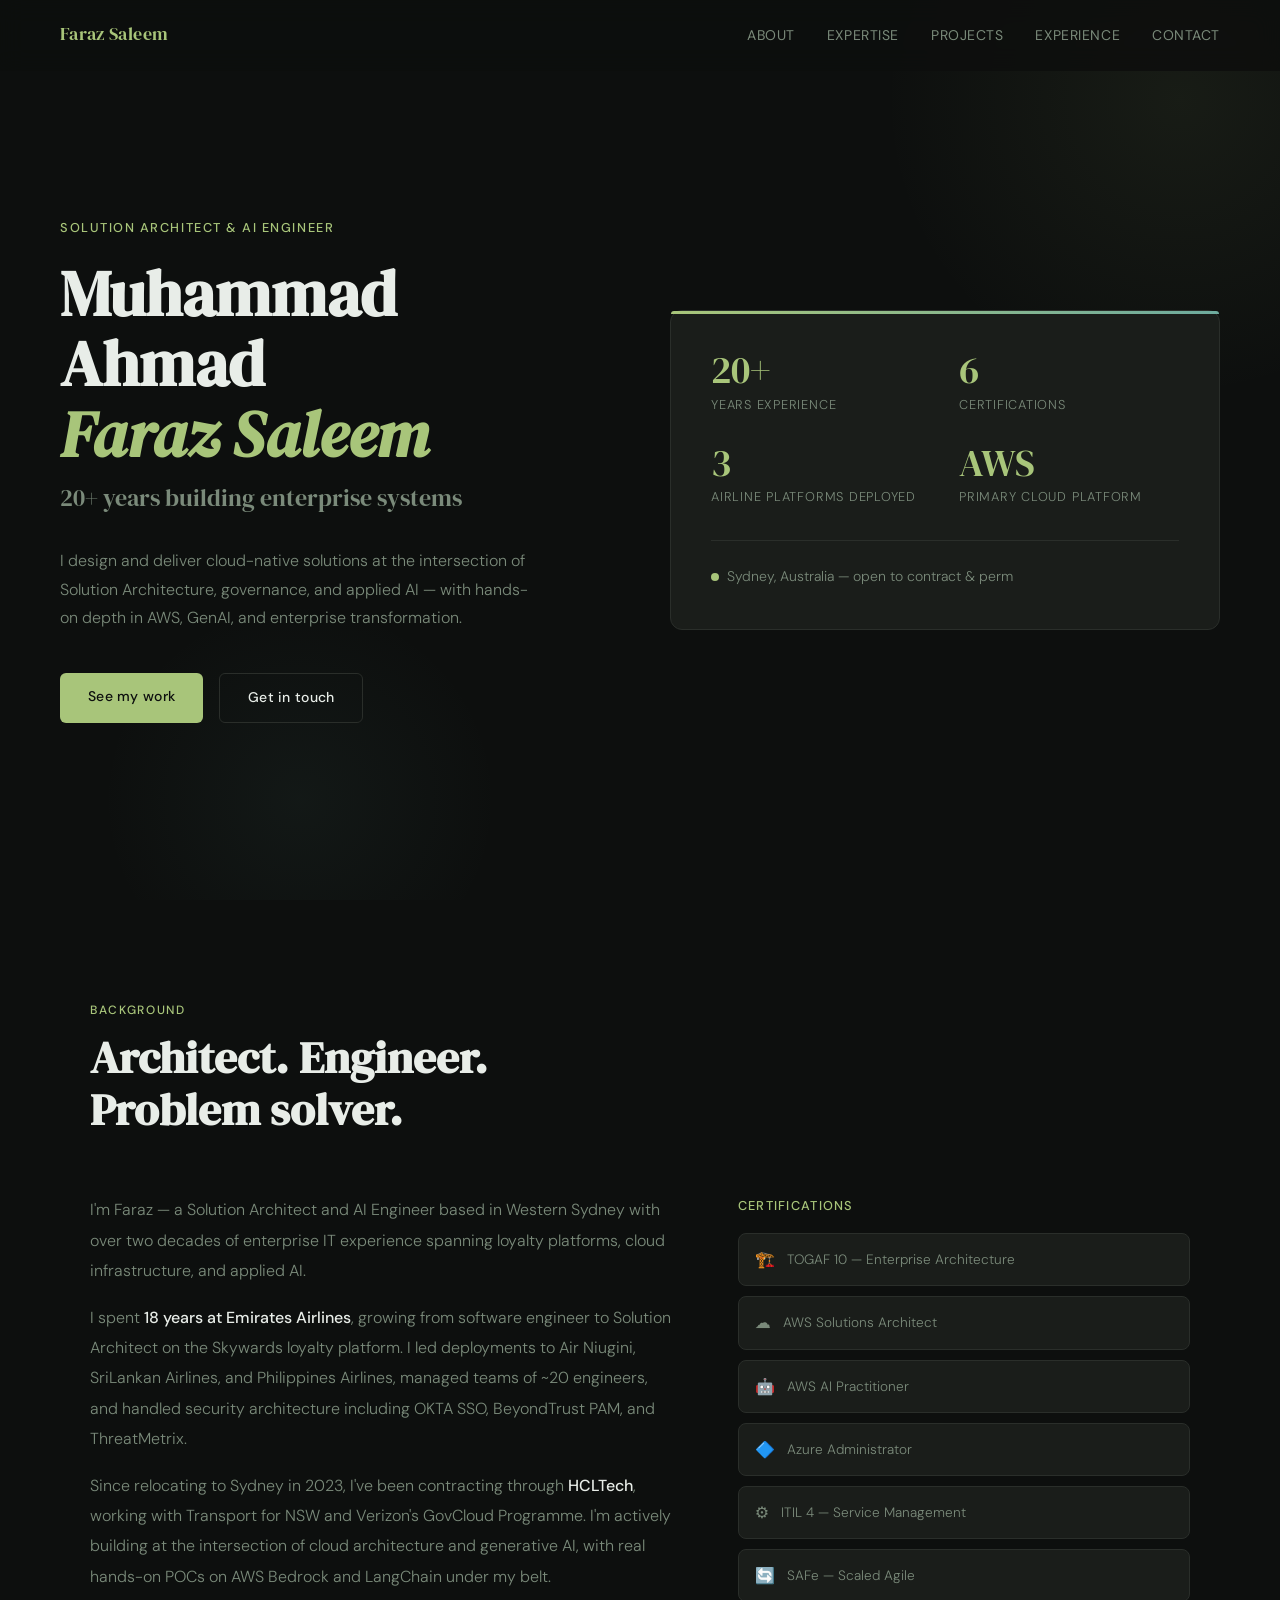
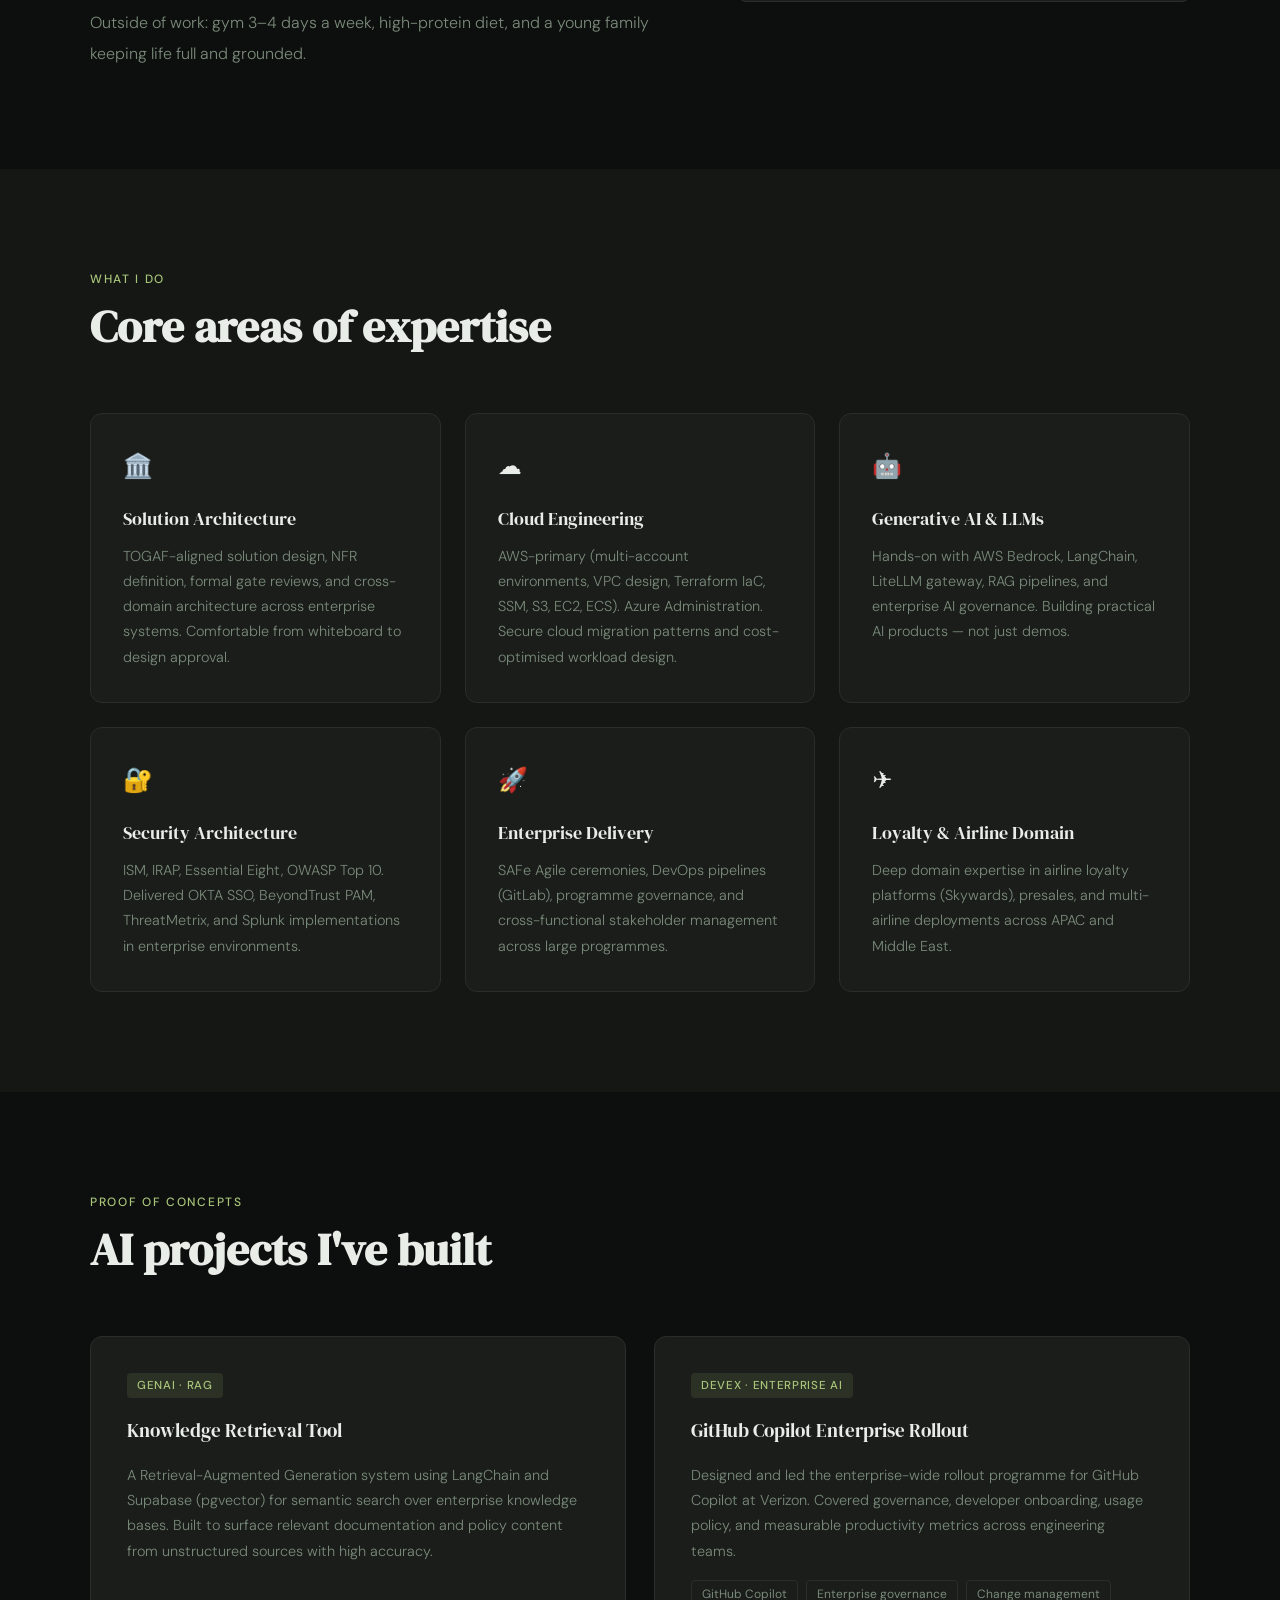
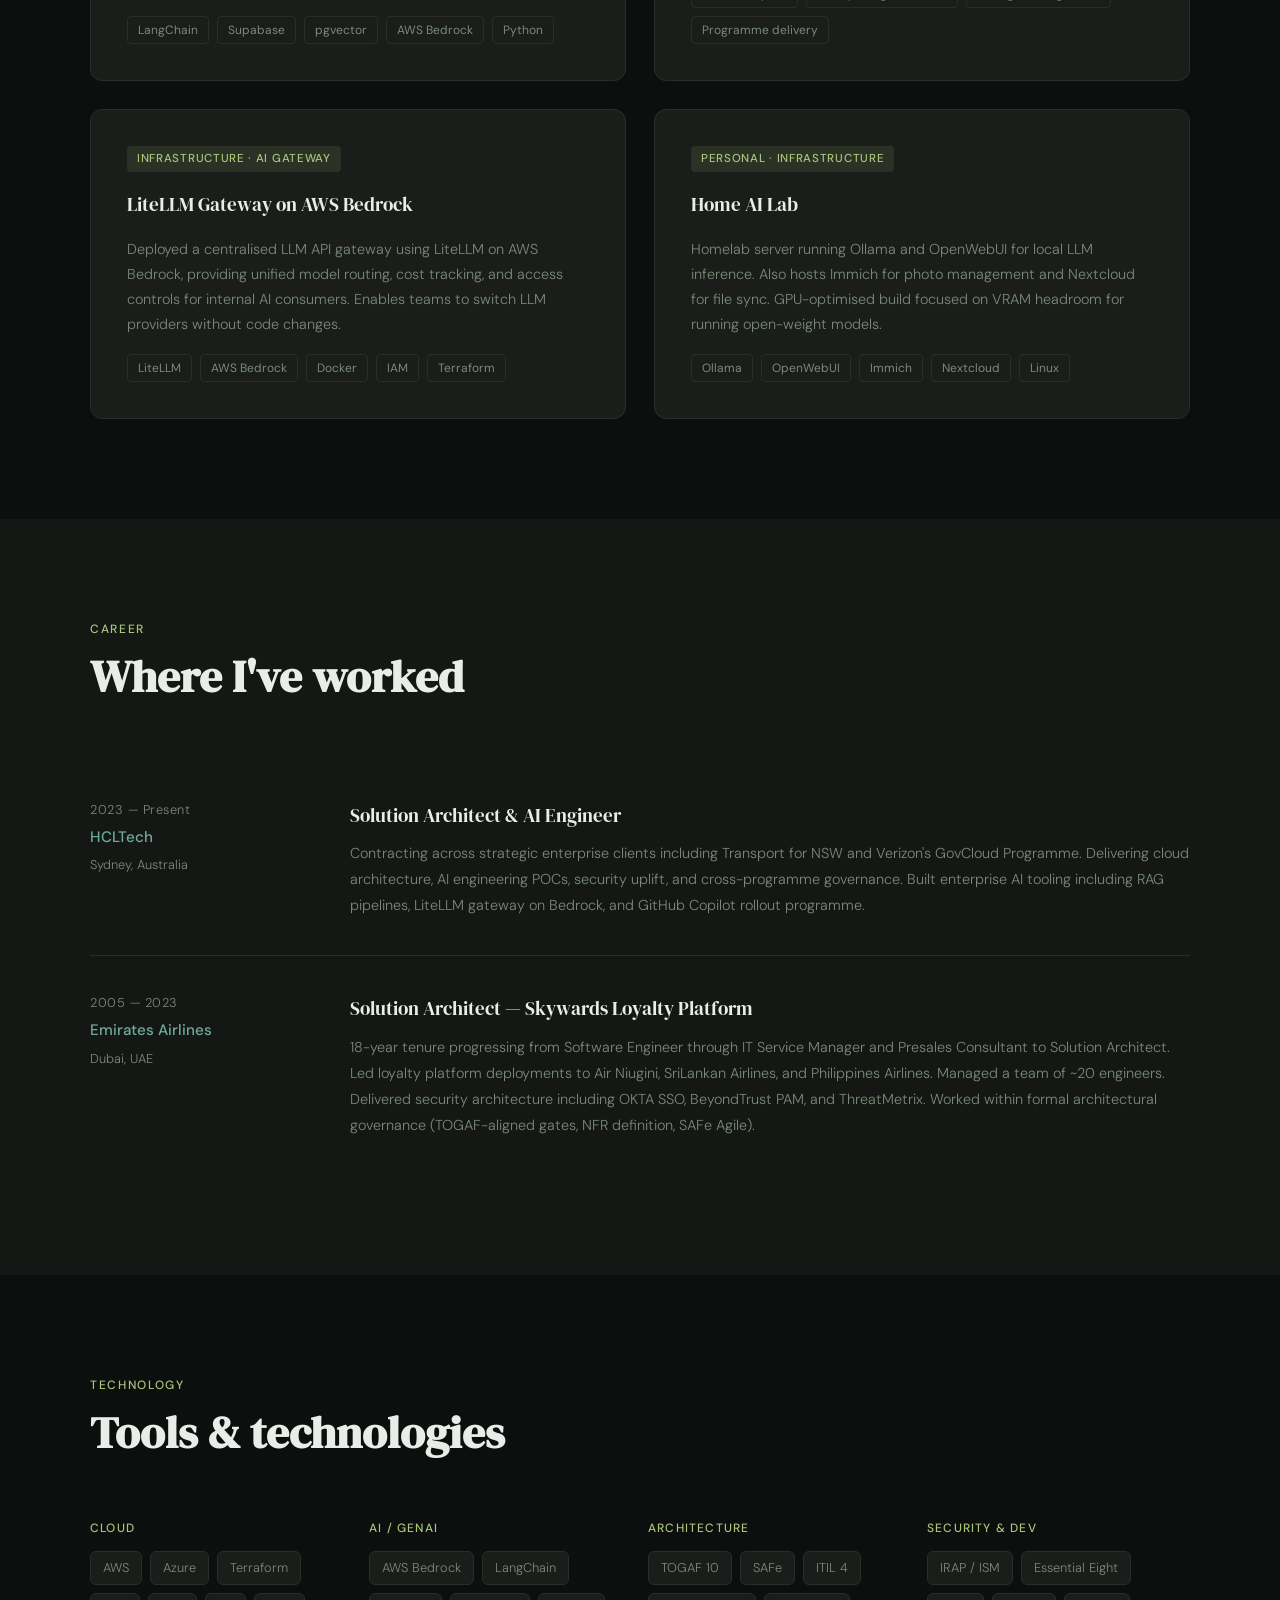
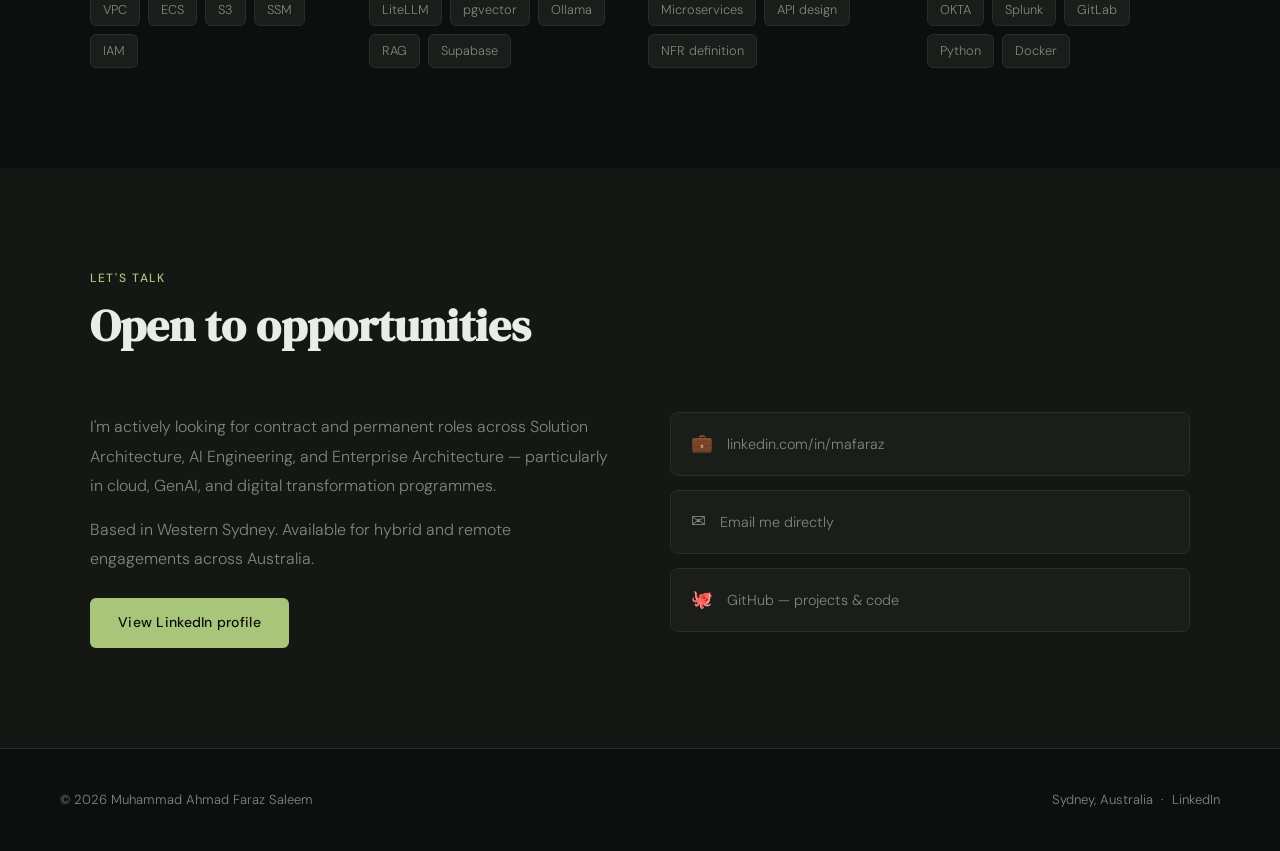
==== index.html @ b1efa99b "Initial personal branding site Co-Authored-By: Claude Sonnet 4.6 <noreply@anthropic.com>" ====
<!DOCTYPE html>
<html lang="en">
<head>
<meta charset="UTF-8">
<meta name="viewport" content="width=device-width, initial-scale=1.0">
<title>Faraz Saleem — Solution Architect & AI Engineer</title>
<link rel="preconnect" href="https://fonts.googleapis.com">
<link rel="preconnect" href="https://fonts.gstatic.com" crossorigin>
<link href="https://fonts.googleapis.com/css2?family=DM+Serif+Display:ital@0;1&family=DM+Sans:wght@300;400;500&display=swap" rel="stylesheet">
<style>
  *, *::before, *::after { box-sizing: border-box; margin: 0; padding: 0; }

  :root {
    --bg:       #0d0f0e;
    --bg2:      #141714;
    --surface:  #1a1d1a;
    --border:   #2a2e2a;
    --text:     #e8ede8;
    --muted:    #7a8a7a;
    --accent:   #a8c57a;
    --accent2:  #6eab9e;
    --warm:     #c9a96e;
    --radius:   12px;
    --serif:    'DM Serif Display', Georgia, serif;
    --sans:     'DM Sans', system-ui, sans-serif;
  }

  html { scroll-behavior: smooth; }

  body {
    background: var(--bg);
    color: var(--text);
    font-family: var(--sans);
    font-size: 16px;
    line-height: 1.7;
    font-weight: 300;
  }

  /* ── NAV ── */
  nav {
    position: fixed; top: 0; left: 0; right: 0; z-index: 100;
    display: flex; justify-content: space-between; align-items: center;
    padding: 20px 60px;
    background: rgba(13,15,14,0.85);
    backdrop-filter: blur(12px);
    border-bottom: 1px solid transparent;
    transition: border-color 0.3s;
  }
  nav.scrolled { border-color: var(--border); }
  .nav-logo {
    font-family: var(--serif);
    font-size: 1.1rem;
    letter-spacing: 0.02em;
    color: var(--accent);
    text-decoration: none;
  }
  .nav-links { display: flex; gap: 32px; list-style: none; }
  .nav-links a {
    color: var(--muted);
    text-decoration: none;
    font-size: 0.875rem;
    font-weight: 400;
    letter-spacing: 0.04em;
    text-transform: uppercase;
    transition: color 0.2s;
  }
  .nav-links a:hover { color: var(--text); }

  /* ── HERO ── */
  .hero {
    min-height: 100vh;
    display: grid;
    grid-template-columns: 1fr 1fr;
    align-items: center;
    padding: 120px 60px 80px;
    gap: 60px;
    position: relative;
    overflow: hidden;
  }
  .hero::before {
    content: '';
    position: absolute;
    top: -200px; right: -200px;
    width: 600px; height: 600px;
    background: radial-gradient(circle, rgba(168,197,122,0.07) 0%, transparent 70%);
    pointer-events: none;
  }
  .hero::after {
    content: '';
    position: absolute;
    bottom: -100px; left: 100px;
    width: 400px; height: 400px;
    background: radial-gradient(circle, rgba(110,171,158,0.06) 0%, transparent 70%);
    pointer-events: none;
  }

  .hero-text { position: relative; z-index: 1; }
  .hero-eyebrow {
    font-size: 0.8rem;
    letter-spacing: 0.12em;
    text-transform: uppercase;
    color: var(--accent);
    font-weight: 500;
    margin-bottom: 20px;
    opacity: 0;
    animation: fadeUp 0.6s ease forwards 0.1s;
  }
  .hero-name {
    font-family: var(--serif);
    font-size: clamp(2.8rem, 5vw, 4.2rem);
    line-height: 1.1;
    color: var(--text);
    margin-bottom: 8px;
    opacity: 0;
    animation: fadeUp 0.6s ease forwards 0.2s;
  }
  .hero-name em {
    font-style: italic;
    color: var(--accent);
  }
  .hero-title {
    font-family: var(--serif);
    font-size: clamp(1.1rem, 2vw, 1.5rem);
    color: var(--muted);
    font-weight: 400;
    margin-bottom: 28px;
    opacity: 0;
    animation: fadeUp 0.6s ease forwards 0.3s;
  }
  .hero-desc {
    color: var(--muted);
    font-size: 1rem;
    max-width: 480px;
    line-height: 1.8;
    margin-bottom: 40px;
    opacity: 0;
    animation: fadeUp 0.6s ease forwards 0.4s;
  }
  .hero-ctas {
    display: flex; gap: 16px; flex-wrap: wrap;
    opacity: 0;
    animation: fadeUp 0.6s ease forwards 0.5s;
  }
  .btn {
    display: inline-block;
    padding: 12px 28px;
    border-radius: 6px;
    font-family: var(--sans);
    font-size: 0.875rem;
    font-weight: 500;
    text-decoration: none;
    letter-spacing: 0.02em;
    transition: all 0.2s;
    cursor: pointer;
  }
  .btn-primary {
    background: var(--accent);
    color: #0d0f0e;
  }
  .btn-primary:hover { background: #bdd98e; transform: translateY(-1px); }
  .btn-outline {
    border: 1px solid var(--border);
    color: var(--text);
    background: transparent;
  }
  .btn-outline:hover { border-color: var(--accent); color: var(--accent); transform: translateY(-1px); }

  /* Hero right — stats card */
  .hero-card {
    background: var(--surface);
    border: 1px solid var(--border);
    border-radius: var(--radius);
    padding: 40px;
    position: relative;
    z-index: 1;
    opacity: 0;
    animation: fadeUp 0.7s ease forwards 0.5s;
  }
  .hero-card::before {
    content: '';
    position: absolute; top: 0; left: 0; right: 0;
    height: 3px;
    background: linear-gradient(90deg, var(--accent), var(--accent2));
    border-radius: var(--radius) var(--radius) 0 0;
  }
  .stats-grid {
    display: grid; grid-template-columns: 1fr 1fr; gap: 28px;
    margin-bottom: 32px;
  }
  .stat-item {}
  .stat-num {
    font-family: var(--serif);
    font-size: 2.4rem;
    color: var(--accent);
    line-height: 1;
    margin-bottom: 4px;
  }
  .stat-label { font-size: 0.8rem; color: var(--muted); text-transform: uppercase; letter-spacing: 0.06em; }
  .location-badge {
    display: flex; align-items: center; gap: 8px;
    color: var(--muted); font-size: 0.875rem;
    padding-top: 24px;
    border-top: 1px solid var(--border);
  }
  .dot { width: 8px; height: 8px; border-radius: 50%; background: var(--accent); flex-shrink: 0; animation: pulse 2s ease-in-out infinite; }

  @keyframes pulse { 0%,100%{ opacity:1; transform:scale(1); } 50%{ opacity:0.5; transform:scale(0.85); } }
  @keyframes fadeUp { from{ opacity:0; transform:translateY(18px); } to{ opacity:1; transform:translateY(0); } }

  /* ── SECTIONS ── */
  section { padding: 100px 60px; }
  .section-inner { max-width: 1100px; margin: 0 auto; }
  .section-label {
    font-size: 0.75rem;
    letter-spacing: 0.14em;
    text-transform: uppercase;
    color: var(--accent);
    font-weight: 500;
    margin-bottom: 12px;
  }
  .section-heading {
    font-family: var(--serif);
    font-size: clamp(2rem, 3.5vw, 2.8rem);
    color: var(--text);
    margin-bottom: 60px;
    line-height: 1.15;
  }

  /* ── ABOUT ── */
  .about-grid {
    display: grid;
    grid-template-columns: 1.3fr 1fr;
    gap: 60px;
    align-items: start;
  }
  .about-body { color: var(--muted); line-height: 1.9; }
  .about-body p + p { margin-top: 16px; }
  .about-body strong { color: var(--text); font-weight: 500; }
  .certs-list { display: flex; flex-direction: column; gap: 10px; }
  .cert-item {
    display: flex; align-items: center; gap: 12px;
    background: var(--surface);
    border: 1px solid var(--border);
    border-radius: 8px;
    padding: 12px 16px;
    font-size: 0.85rem;
    color: var(--muted);
    transition: border-color 0.2s;
  }
  .cert-item:hover { border-color: var(--accent2); }
  .cert-icon { font-size: 1rem; flex-shrink: 0; }

  /* ── EXPERTISE ── */
  #expertise { background: var(--bg2); }
  .expertise-grid { display: grid; grid-template-columns: repeat(3, 1fr); gap: 24px; }
  .expertise-card {
    background: var(--surface);
    border: 1px solid var(--border);
    border-radius: var(--radius);
    padding: 32px;
    transition: border-color 0.25s, transform 0.25s;
  }
  .expertise-card:hover { border-color: var(--accent2); transform: translateY(-3px); }
  .expertise-icon {
    font-size: 1.5rem;
    margin-bottom: 16px;
  }
  .expertise-title {
    font-family: var(--serif);
    font-size: 1.15rem;
    color: var(--text);
    margin-bottom: 10px;
  }
  .expertise-desc { font-size: 0.9rem; color: var(--muted); line-height: 1.75; }

  /* ── PROJECTS ── */
  .projects-grid { display: grid; grid-template-columns: repeat(2, 1fr); gap: 28px; }
  .project-card {
    background: var(--surface);
    border: 1px solid var(--border);
    border-radius: var(--radius);
    padding: 36px;
    display: flex; flex-direction: column; gap: 16px;
    transition: border-color 0.25s, transform 0.25s;
    position: relative; overflow: hidden;
  }
  .project-card::after {
    content: '';
    position: absolute; top: 0; left: 0; right: 0;
    height: 2px;
    background: linear-gradient(90deg, var(--accent), var(--accent2));
    opacity: 0;
    transition: opacity 0.25s;
  }
  .project-card:hover { border-color: var(--accent); transform: translateY(-3px); }
  .project-card:hover::after { opacity: 1; }
  .project-tag {
    display: inline-block;
    padding: 3px 10px;
    border-radius: 4px;
    font-size: 0.72rem;
    font-weight: 500;
    letter-spacing: 0.06em;
    text-transform: uppercase;
    background: rgba(168,197,122,0.12);
    color: var(--accent);
    width: fit-content;
  }
  .project-title { font-family: var(--serif); font-size: 1.2rem; color: var(--text); }
  .project-desc { font-size: 0.9rem; color: var(--muted); line-height: 1.75; flex: 1; }
  .project-stack { display: flex; flex-wrap: wrap; gap: 8px; }
  .stack-pill {
    padding: 3px 10px;
    border-radius: 4px;
    border: 1px solid var(--border);
    font-size: 0.75rem;
    color: var(--muted);
    font-weight: 400;
  }

  /* ── EXPERIENCE ── */
  #experience { background: var(--bg2); }
  .timeline { display: flex; flex-direction: column; gap: 0; }
  .timeline-item {
    display: grid;
    grid-template-columns: 220px 1fr;
    gap: 40px;
    padding: 36px 0;
    border-bottom: 1px solid var(--border);
    position: relative;
  }
  .timeline-item:last-child { border-bottom: none; }
  .timeline-meta { }
  .timeline-period { font-size: 0.8rem; color: var(--muted); letter-spacing: 0.04em; margin-bottom: 4px; }
  .timeline-org { font-size: 0.95rem; color: var(--accent2); font-weight: 500; }
  .timeline-location { font-size: 0.8rem; color: var(--muted); margin-top: 4px; }
  .timeline-role { font-family: var(--serif); font-size: 1.2rem; color: var(--text); margin-bottom: 10px; }
  .timeline-desc { font-size: 0.9rem; color: var(--muted); line-height: 1.8; }

  /* ── SKILLS ── */
  .skills-grid { display: grid; grid-template-columns: repeat(4, 1fr); gap: 16px; }
  .skill-group {}
  .skill-group-title { font-size: 0.75rem; color: var(--accent); letter-spacing: 0.1em; text-transform: uppercase; font-weight: 500; margin-bottom: 12px; }
  .skill-tags { display: flex; flex-wrap: wrap; gap: 8px; }
  .skill-tag {
    padding: 5px 12px;
    border-radius: 6px;
    border: 1px solid var(--border);
    font-size: 0.8rem;
    color: var(--muted);
    background: var(--surface);
    transition: border-color 0.2s, color 0.2s;
  }
  .skill-tag:hover { border-color: var(--accent2); color: var(--text); }

  /* ── CONTACT ── */
  #contact { background: var(--bg2); }
  .contact-grid { display: grid; grid-template-columns: 1fr 1fr; gap: 60px; align-items: start; }
  .contact-intro { color: var(--muted); font-size: 1rem; line-height: 1.85; }
  .contact-intro p + p { margin-top: 14px; }
  .contact-links { display: flex; flex-direction: column; gap: 14px; }
  .contact-link {
    display: flex; align-items: center; gap: 14px;
    padding: 16px 20px;
    background: var(--surface);
    border: 1px solid var(--border);
    border-radius: 8px;
    text-decoration: none;
    color: var(--muted);
    font-size: 0.9rem;
    transition: all 0.2s;
  }
  .contact-link:hover { border-color: var(--accent); color: var(--text); transform: translateX(4px); }
  .contact-link-icon { font-size: 1.1rem; }

  /* ── FOOTER ── */
  footer {
    padding: 40px 60px;
    border-top: 1px solid var(--border);
    display: flex; justify-content: space-between; align-items: center;
    color: var(--muted); font-size: 0.82rem;
  }
  footer a { color: var(--muted); text-decoration: none; transition: color 0.2s; }
  footer a:hover { color: var(--accent); }

  /* ── RESPONSIVE ── */
  @media (max-width: 900px) {
    nav { padding: 18px 24px; }
    .nav-links { gap: 20px; }
    .hero { grid-template-columns: 1fr; padding: 100px 24px 60px; }
    .hero-card { display: none; }
    section { padding: 70px 24px; }
    .about-grid { grid-template-columns: 1fr; }
    .expertise-grid { grid-template-columns: 1fr 1fr; }
    .projects-grid { grid-template-columns: 1fr; }
    .skills-grid { grid-template-columns: 1fr 1fr; }
    .contact-grid { grid-template-columns: 1fr; }
    .timeline-item { grid-template-columns: 1fr; gap: 8px; }
    footer { flex-direction: column; gap: 12px; text-align: center; }
  }
  @media (max-width: 600px) {
    .expertise-grid { grid-template-columns: 1fr; }
    .skills-grid { grid-template-columns: 1fr; }
    .nav-links { display: none; }
  }
</style>
</head>
<body>

<!-- NAV -->
<nav id="navbar">
  <a class="nav-logo" href="#">Faraz Saleem</a>
  <ul class="nav-links">
    <li><a href="#about">About</a></li>
    <li><a href="#expertise">Expertise</a></li>
    <li><a href="#projects">Projects</a></li>
    <li><a href="#experience">Experience</a></li>
    <li><a href="#contact">Contact</a></li>
  </ul>
</nav>

<!-- HERO -->
<section class="hero" id="home">
  <div class="hero-text">
    <p class="hero-eyebrow">Solution Architect &amp; AI Engineer</p>
    <h1 class="hero-name">Muhammad Ahmad<br><em>Faraz Saleem</em></h1>
    <p class="hero-title">20+ years building enterprise systems</p>
    <p class="hero-desc">
      I design and deliver cloud-native solutions at the intersection of Solution Architecture, governance, and applied AI — with hands-on depth in AWS, GenAI, and enterprise transformation.
    </p>
    <div class="hero-ctas">
      <a href="#projects" class="btn btn-primary">See my work</a>
      <a href="#contact" class="btn btn-outline">Get in touch</a>
    </div>
  </div>
  <div class="hero-card">
    <div class="stats-grid">
      <div class="stat-item">
        <div class="stat-num">20+</div>
        <div class="stat-label">Years experience</div>
      </div>
      <div class="stat-item">
        <div class="stat-num">6</div>
        <div class="stat-label">Certifications</div>
      </div>
      <div class="stat-item">
        <div class="stat-num">3</div>
        <div class="stat-label">Airline platforms deployed</div>
      </div>
      <div class="stat-item">
        <div class="stat-num">AWS</div>
        <div class="stat-label">Primary cloud platform</div>
      </div>
    </div>
    <div class="location-badge">
      <span class="dot"></span>
      Sydney, Australia — open to contract &amp; perm
    </div>
  </div>
</section>

<!-- ABOUT -->
<section id="about">
  <div class="section-inner">
    <p class="section-label">Background</p>
    <h2 class="section-heading">Architect. Engineer.<br>Problem solver.</h2>
    <div class="about-grid">
      <div class="about-body">
        <p>
          I'm Faraz — a Solution Architect and AI Engineer based in Western Sydney with over two decades of enterprise IT experience spanning loyalty platforms, cloud infrastructure, and applied AI.
        </p>
        <p>
          I spent <strong>18 years at Emirates Airlines</strong>, growing from software engineer to Solution Architect on the Skywards loyalty platform. I led deployments to Air Niugini, SriLankan Airlines, and Philippines Airlines, managed teams of ~20 engineers, and handled security architecture including OKTA SSO, BeyondTrust PAM, and ThreatMetrix.
        </p>
        <p>
          Since relocating to Sydney in 2023, I've been contracting through <strong>HCLTech</strong>, working with Transport for NSW and Verizon's GovCloud Programme. I'm actively building at the intersection of cloud architecture and generative AI, with real hands-on POCs on AWS Bedrock and LangChain under my belt.
        </p>
        <p>
          Outside of work: gym 3–4 days a week, high-protein diet, and a young family keeping life full and grounded.
        </p>
      </div>
      <div>
        <p style="font-size:0.8rem;letter-spacing:0.1em;text-transform:uppercase;color:var(--accent);font-weight:500;margin-bottom:16px;">Certifications</p>
        <div class="certs-list">
          <div class="cert-item"><span class="cert-icon">🏗️</span> TOGAF 10 — Enterprise Architecture</div>
          <div class="cert-item"><span class="cert-icon">☁️</span> AWS Solutions Architect</div>
          <div class="cert-item"><span class="cert-icon">🤖</span> AWS AI Practitioner</div>
          <div class="cert-item"><span class="cert-icon">🔷</span> Azure Administrator</div>
          <div class="cert-item"><span class="cert-icon">⚙️</span> ITIL 4 — Service Management</div>
          <div class="cert-item"><span class="cert-icon">🔄</span> SAFe — Scaled Agile</div>
        </div>
      </div>
    </div>
  </div>
</section>

<!-- EXPERTISE -->
<section id="expertise">
  <div class="section-inner">
    <p class="section-label">What I do</p>
    <h2 class="section-heading">Core areas of expertise</h2>
    <div class="expertise-grid">
      <div class="expertise-card">
        <div class="expertise-icon">🏛️</div>
        <div class="expertise-title">Solution Architecture</div>
        <div class="expertise-desc">TOGAF-aligned solution design, NFR definition, formal gate reviews, and cross-domain architecture across enterprise systems. Comfortable from whiteboard to design approval.</div>
      </div>
      <div class="expertise-card">
        <div class="expertise-icon">☁️</div>
        <div class="expertise-title">Cloud Engineering</div>
        <div class="expertise-desc">AWS-primary (multi-account environments, VPC design, Terraform IaC, SSM, S3, EC2, ECS). Azure Administration. Secure cloud migration patterns and cost-optimised workload design.</div>
      </div>
      <div class="expertise-card">
        <div class="expertise-icon">🤖</div>
        <div class="expertise-title">Generative AI & LLMs</div>
        <div class="expertise-desc">Hands-on with AWS Bedrock, LangChain, LiteLLM gateway, RAG pipelines, and enterprise AI governance. Building practical AI products — not just demos.</div>
      </div>
      <div class="expertise-card">
        <div class="expertise-icon">🔐</div>
        <div class="expertise-title">Security Architecture</div>
        <div class="expertise-desc">ISM, IRAP, Essential Eight, OWASP Top 10. Delivered OKTA SSO, BeyondTrust PAM, ThreatMetrix, and Splunk implementations in enterprise environments.</div>
      </div>
      <div class="expertise-card">
        <div class="expertise-icon">🚀</div>
        <div class="expertise-title">Enterprise Delivery</div>
        <div class="expertise-desc">SAFe Agile ceremonies, DevOps pipelines (GitLab), programme governance, and cross-functional stakeholder management across large programmes.</div>
      </div>
      <div class="expertise-card">
        <div class="expertise-icon">✈️</div>
        <div class="expertise-title">Loyalty & Airline Domain</div>
        <div class="expertise-desc">Deep domain expertise in airline loyalty platforms (Skywards), presales, and multi-airline deployments across APAC and Middle East.</div>
      </div>
    </div>
  </div>
</section>

<!-- PROJECTS -->
<section id="projects">
  <div class="section-inner">
    <p class="section-label">Proof of concepts</p>
    <h2 class="section-heading">AI projects I've built</h2>
    <div class="projects-grid">
      <div class="project-card">
        <span class="project-tag">GenAI · RAG</span>
        <div class="project-title">Knowledge Retrieval Tool</div>
        <div class="project-desc">
          A Retrieval-Augmented Generation system using LangChain and Supabase (pgvector) for semantic search over enterprise knowledge bases. Built to surface relevant documentation and policy content from unstructured sources with high accuracy.
        </div>
        <div class="project-stack">
          <span class="stack-pill">LangChain</span>
          <span class="stack-pill">Supabase</span>
          <span class="stack-pill">pgvector</span>
          <span class="stack-pill">AWS Bedrock</span>
          <span class="stack-pill">Python</span>
        </div>
      </div>
      <div class="project-card">
        <span class="project-tag">DevEx · Enterprise AI</span>
        <div class="project-title">GitHub Copilot Enterprise Rollout</div>
        <div class="project-desc">
          Designed and led the enterprise-wide rollout programme for GitHub Copilot at Verizon. Covered governance, developer onboarding, usage policy, and measurable productivity metrics across engineering teams.
        </div>
        <div class="project-stack">
          <span class="stack-pill">GitHub Copilot</span>
          <span class="stack-pill">Enterprise governance</span>
          <span class="stack-pill">Change management</span>
          <span class="stack-pill">Programme delivery</span>
        </div>
      </div>
      <div class="project-card">
        <span class="project-tag">Infrastructure · AI Gateway</span>
        <div class="project-title">LiteLLM Gateway on AWS Bedrock</div>
        <div class="project-desc">
          Deployed a centralised LLM API gateway using LiteLLM on AWS Bedrock, providing unified model routing, cost tracking, and access controls for internal AI consumers. Enables teams to switch LLM providers without code changes.
        </div>
        <div class="project-stack">
          <span class="stack-pill">LiteLLM</span>
          <span class="stack-pill">AWS Bedrock</span>
          <span class="stack-pill">Docker</span>
          <span class="stack-pill">IAM</span>
          <span class="stack-pill">Terraform</span>
        </div>
      </div>
      <div class="project-card">
        <span class="project-tag">Personal · Infrastructure</span>
        <div class="project-title">Home AI Lab</div>
        <div class="project-desc">
          Homelab server running Ollama and OpenWebUI for local LLM inference. Also hosts Immich for photo management and Nextcloud for file sync. GPU-optimised build focused on VRAM headroom for running open-weight models.
        </div>
        <div class="project-stack">
          <span class="stack-pill">Ollama</span>
          <span class="stack-pill">OpenWebUI</span>
          <span class="stack-pill">Immich</span>
          <span class="stack-pill">Nextcloud</span>
          <span class="stack-pill">Linux</span>
        </div>
      </div>
    </div>
  </div>
</section>

<!-- EXPERIENCE -->
<section id="experience">
  <div class="section-inner">
    <p class="section-label">Career</p>
    <h2 class="section-heading">Where I've worked</h2>
    <div class="timeline">
      <div class="timeline-item">
        <div class="timeline-meta">
          <div class="timeline-period">2023 — Present</div>
          <div class="timeline-org">HCLTech</div>
          <div class="timeline-location">Sydney, Australia</div>
        </div>
        <div>
          <div class="timeline-role">Solution Architect &amp; AI Engineer</div>
          <div class="timeline-desc">Contracting across strategic enterprise clients including Transport for NSW and Verizon's GovCloud Programme. Delivering cloud architecture, AI engineering POCs, security uplift, and cross-programme governance. Built enterprise AI tooling including RAG pipelines, LiteLLM gateway on Bedrock, and GitHub Copilot rollout programme.</div>
        </div>
      </div>
      <div class="timeline-item">
        <div class="timeline-meta">
          <div class="timeline-period">2005 — 2023</div>
          <div class="timeline-org">Emirates Airlines</div>
          <div class="timeline-location">Dubai, UAE</div>
        </div>
        <div>
          <div class="timeline-role">Solution Architect — Skywards Loyalty Platform</div>
          <div class="timeline-desc">18-year tenure progressing from Software Engineer through IT Service Manager and Presales Consultant to Solution Architect. Led loyalty platform deployments to Air Niugini, SriLankan Airlines, and Philippines Airlines. Managed a team of ~20 engineers. Delivered security architecture including OKTA SSO, BeyondTrust PAM, and ThreatMetrix. Worked within formal architectural governance (TOGAF-aligned gates, NFR definition, SAFe Agile).</div>
        </div>
      </div>
    </div>
  </div>
</section>

<!-- SKILLS -->
<section id="skills">
  <div class="section-inner">
    <p class="section-label">Technology</p>
    <h2 class="section-heading">Tools &amp; technologies</h2>
    <div class="skills-grid">
      <div class="skill-group">
        <div class="skill-group-title">Cloud</div>
        <div class="skill-tags">
          <span class="skill-tag">AWS</span>
          <span class="skill-tag">Azure</span>
          <span class="skill-tag">Terraform</span>
          <span class="skill-tag">VPC</span>
          <span class="skill-tag">ECS</span>
          <span class="skill-tag">S3</span>
          <span class="skill-tag">SSM</span>
          <span class="skill-tag">IAM</span>
        </div>
      </div>
      <div class="skill-group">
        <div class="skill-group-title">AI / GenAI</div>
        <div class="skill-tags">
          <span class="skill-tag">AWS Bedrock</span>
          <span class="skill-tag">LangChain</span>
          <span class="skill-tag">LiteLLM</span>
          <span class="skill-tag">pgvector</span>
          <span class="skill-tag">Ollama</span>
          <span class="skill-tag">RAG</span>
          <span class="skill-tag">Supabase</span>
        </div>
      </div>
      <div class="skill-group">
        <div class="skill-group-title">Architecture</div>
        <div class="skill-tags">
          <span class="skill-tag">TOGAF 10</span>
          <span class="skill-tag">SAFe</span>
          <span class="skill-tag">ITIL 4</span>
          <span class="skill-tag">Microservices</span>
          <span class="skill-tag">API design</span>
          <span class="skill-tag">NFR definition</span>
        </div>
      </div>
      <div class="skill-group">
        <div class="skill-group-title">Security &amp; Dev</div>
        <div class="skill-tags">
          <span class="skill-tag">IRAP / ISM</span>
          <span class="skill-tag">Essential Eight</span>
          <span class="skill-tag">OKTA</span>
          <span class="skill-tag">Splunk</span>
          <span class="skill-tag">GitLab</span>
          <span class="skill-tag">Python</span>
          <span class="skill-tag">Docker</span>
        </div>
      </div>
    </div>
  </div>
</section>

<!-- CONTACT -->
<section id="contact">
  <div class="section-inner">
    <p class="section-label">Let's talk</p>
    <h2 class="section-heading">Open to opportunities</h2>
    <div class="contact-grid">
      <div class="contact-intro">
        <p>
          I'm actively looking for contract and permanent roles across Solution Architecture, AI Engineering, and Enterprise Architecture — particularly in cloud, GenAI, and digital transformation programmes.
        </p>
        <p>
          Based in Western Sydney. Available for hybrid and remote engagements across Australia.
        </p>
        <p style="margin-top:24px;">
          <a href="https://linkedin.com/in/mafaraz" target="_blank" rel="noopener" class="btn btn-primary">View LinkedIn profile</a>
        </p>
      </div>
      <div class="contact-links">
        <a href="https://linkedin.com/in/mafaraz" target="_blank" rel="noopener" class="contact-link">
          <span class="contact-link-icon">💼</span>
          linkedin.com/in/mafaraz
        </a>
        <a href="mailto:faraz@example.com" class="contact-link">
          <span class="contact-link-icon">✉️</span>
          Email me directly
        </a>
        <a href="https://github.com/" target="_blank" rel="noopener" class="contact-link">
          <span class="contact-link-icon">🐙</span>
          GitHub — projects &amp; code
        </a>
      </div>
    </div>
  </div>
</section>

<!-- FOOTER -->
<footer>
  <span>© 2026 Muhammad Ahmad Faraz Saleem</span>
  <span>Sydney, Australia &nbsp;·&nbsp; <a href="https://linkedin.com/in/mafaraz" target="_blank" rel="noopener">LinkedIn</a></span>
</footer>

<script>
  // Navbar scroll class
  const navbar = document.getElementById('navbar');
  window.addEventListener('scroll', () => {
    navbar.classList.toggle('scrolled', window.scrollY > 20);
  });
</script>

</body>
</html>
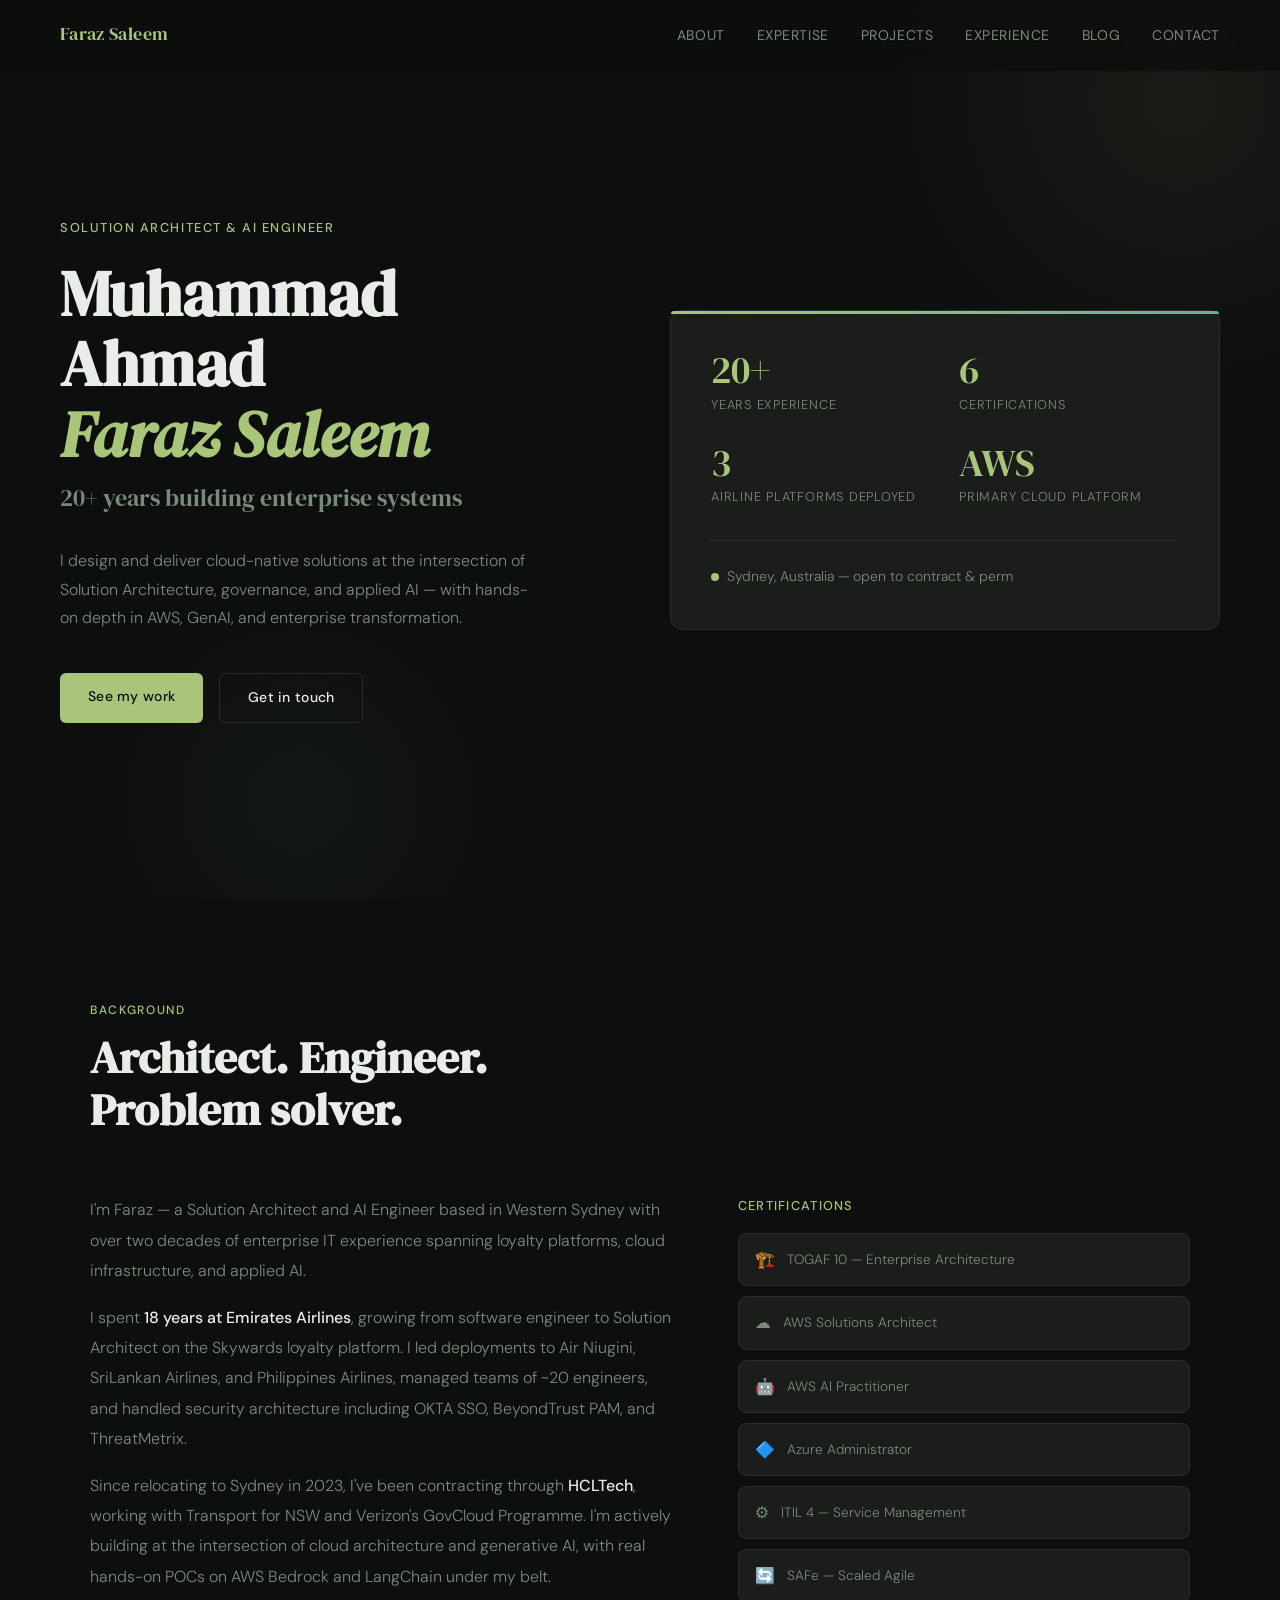
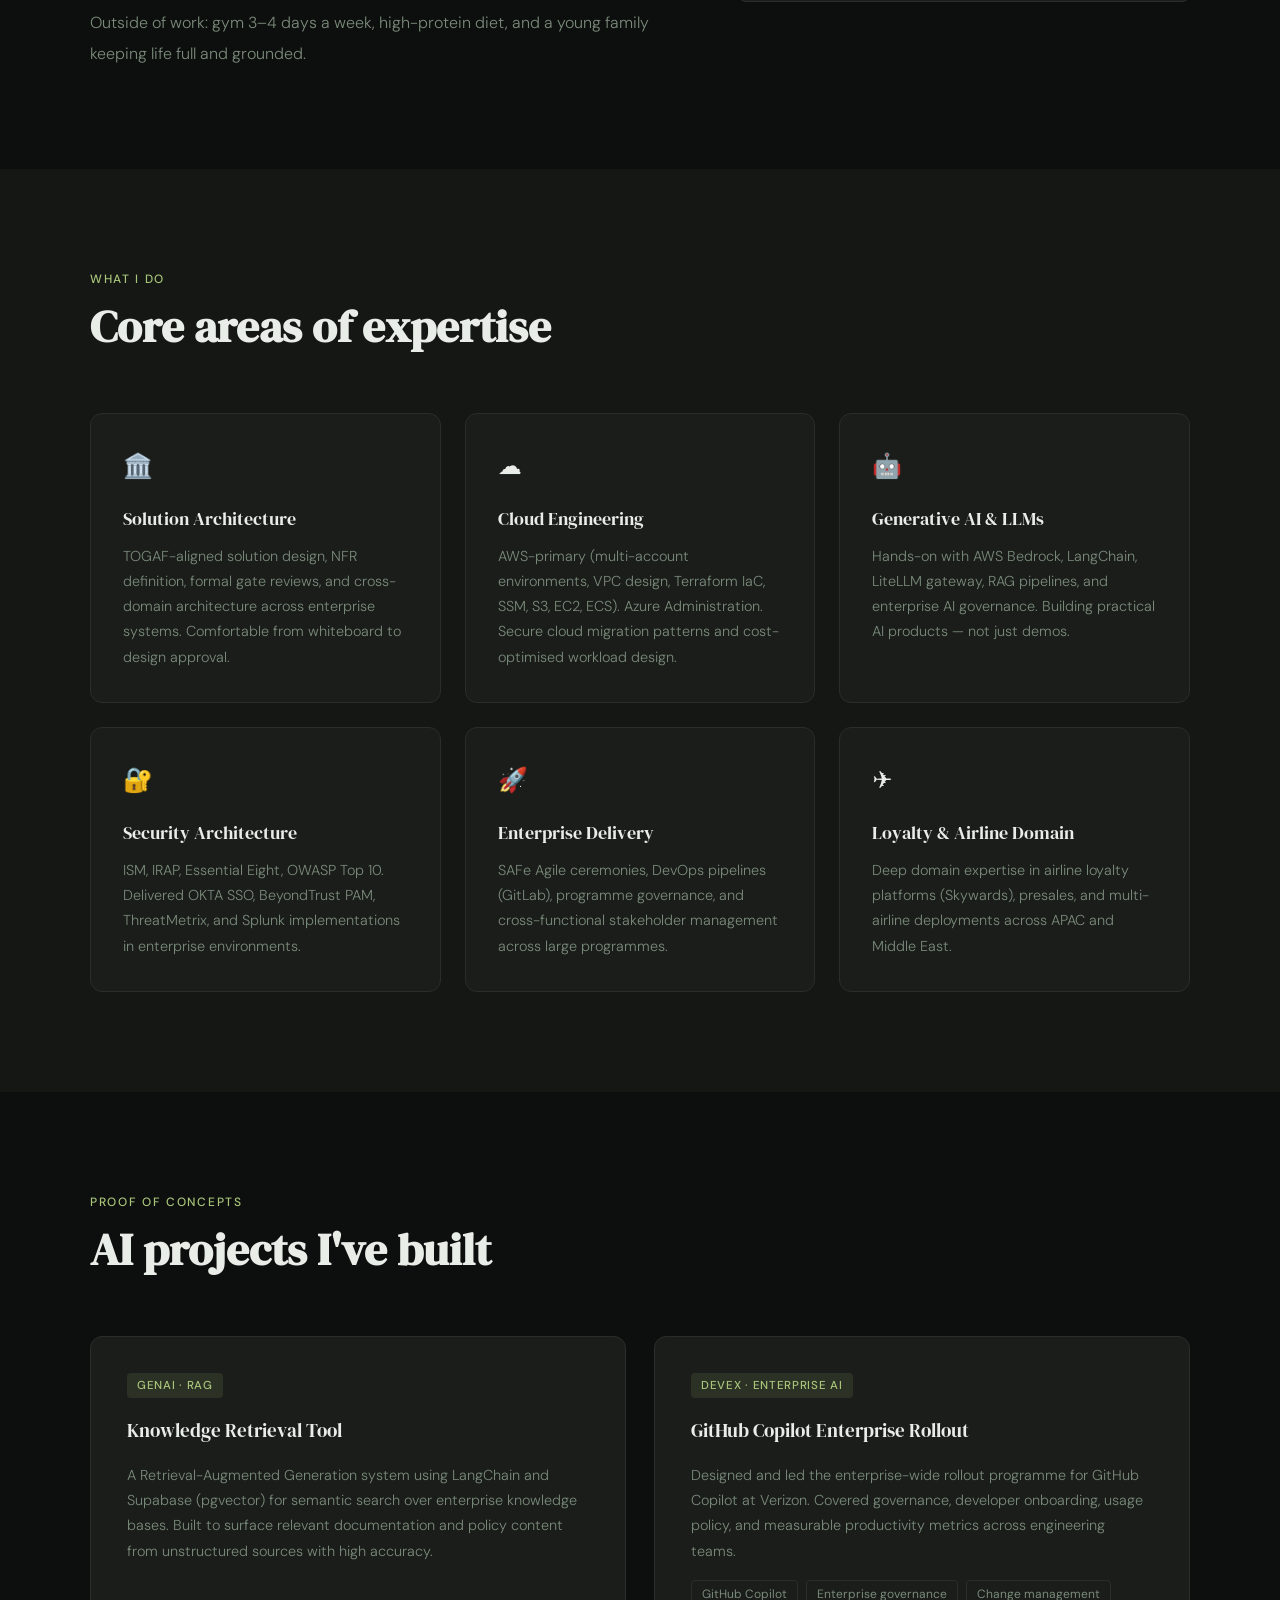
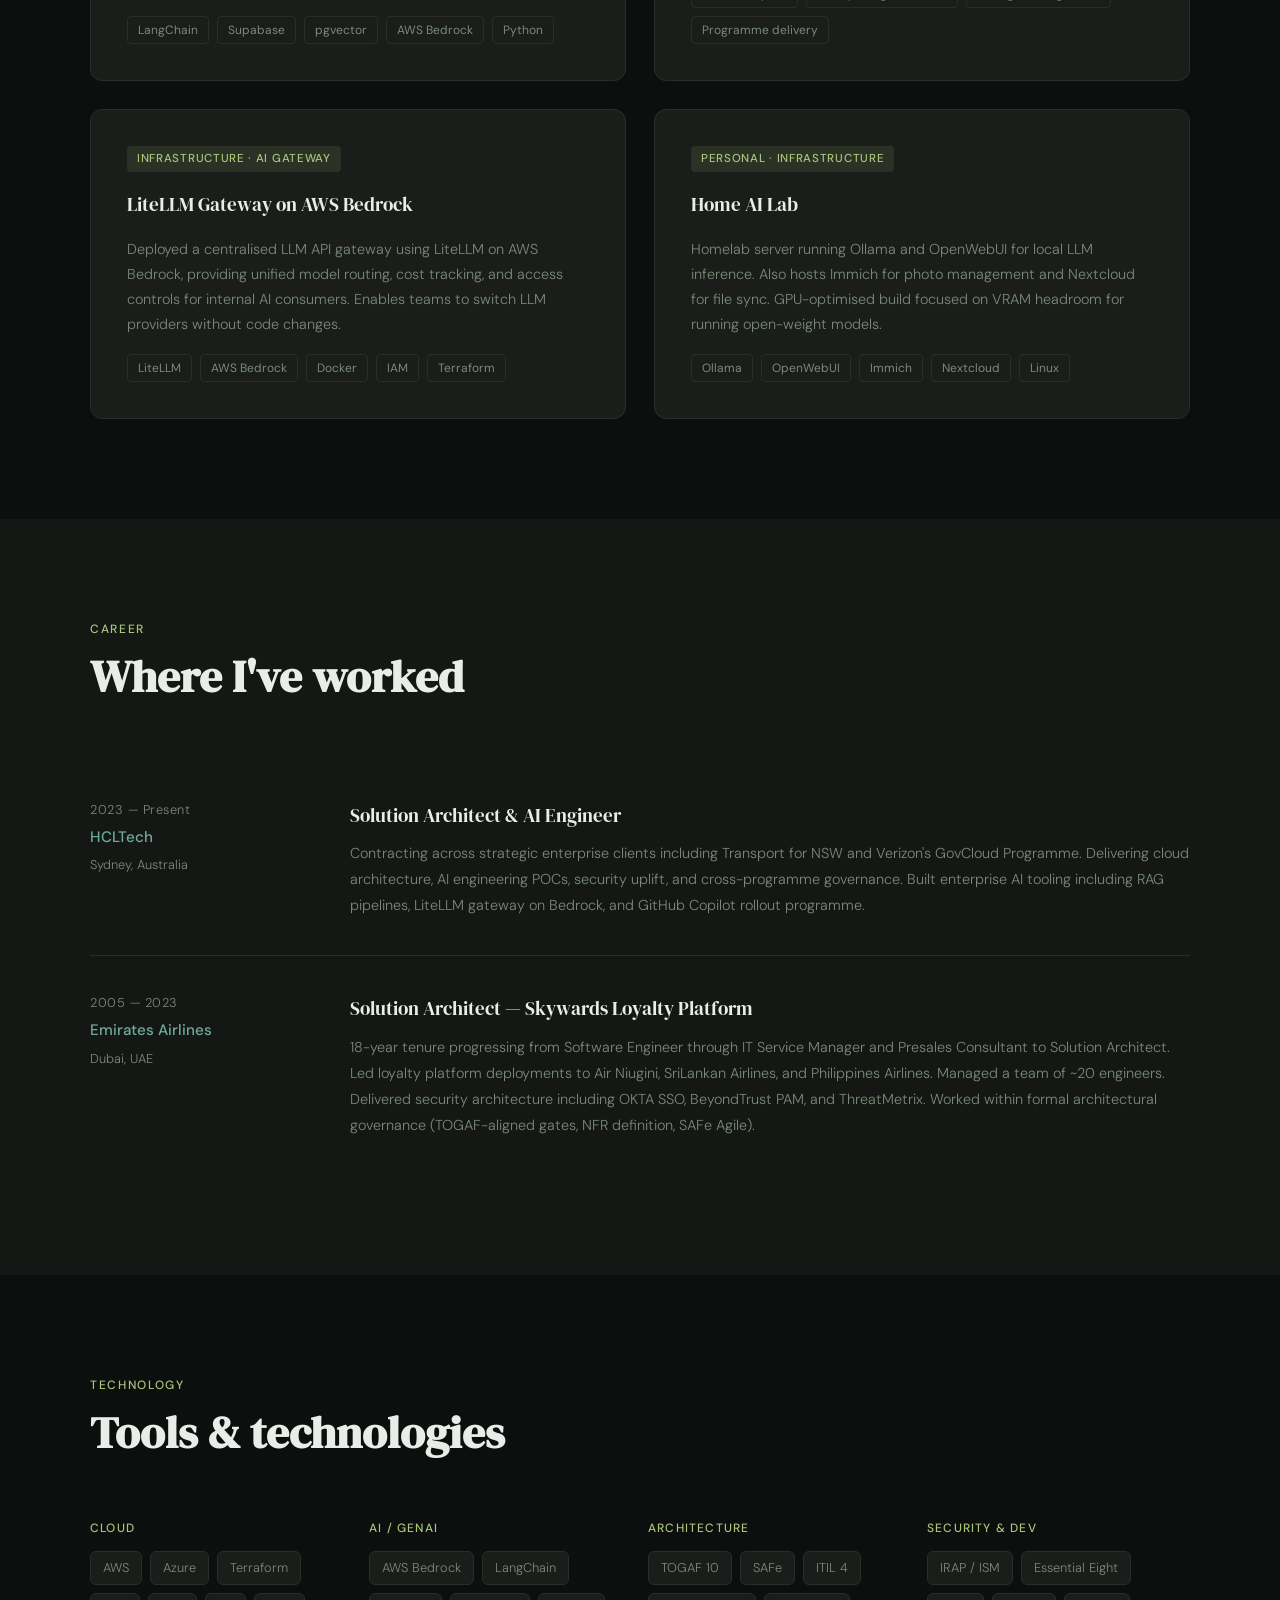
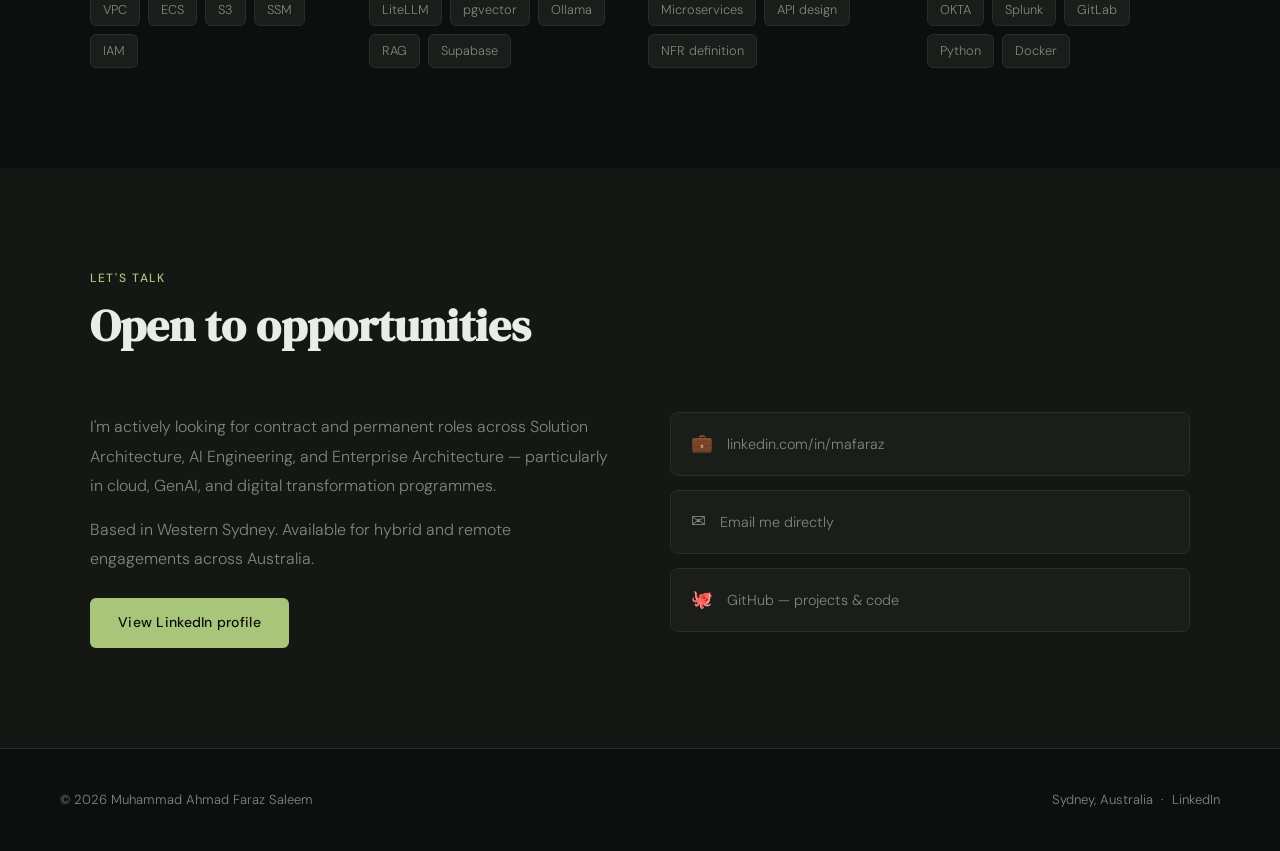
==== commit 7dd1adca: "Add markdown-based blogging feature Blog posts live as Markdown files with frontmatter under content" ====
--- a/index.html
+++ b/index.html
@@ -415,6 +415,7 @@
     <li><a href="#expertise">Expertise</a></li>
     <li><a href="#projects">Projects</a></li>
     <li><a href="#experience">Experience</a></li>
+    <li><a href="/blog/">Blog</a></li>
     <li><a href="#contact">Contact</a></li>
   </ul>
 </nav>
